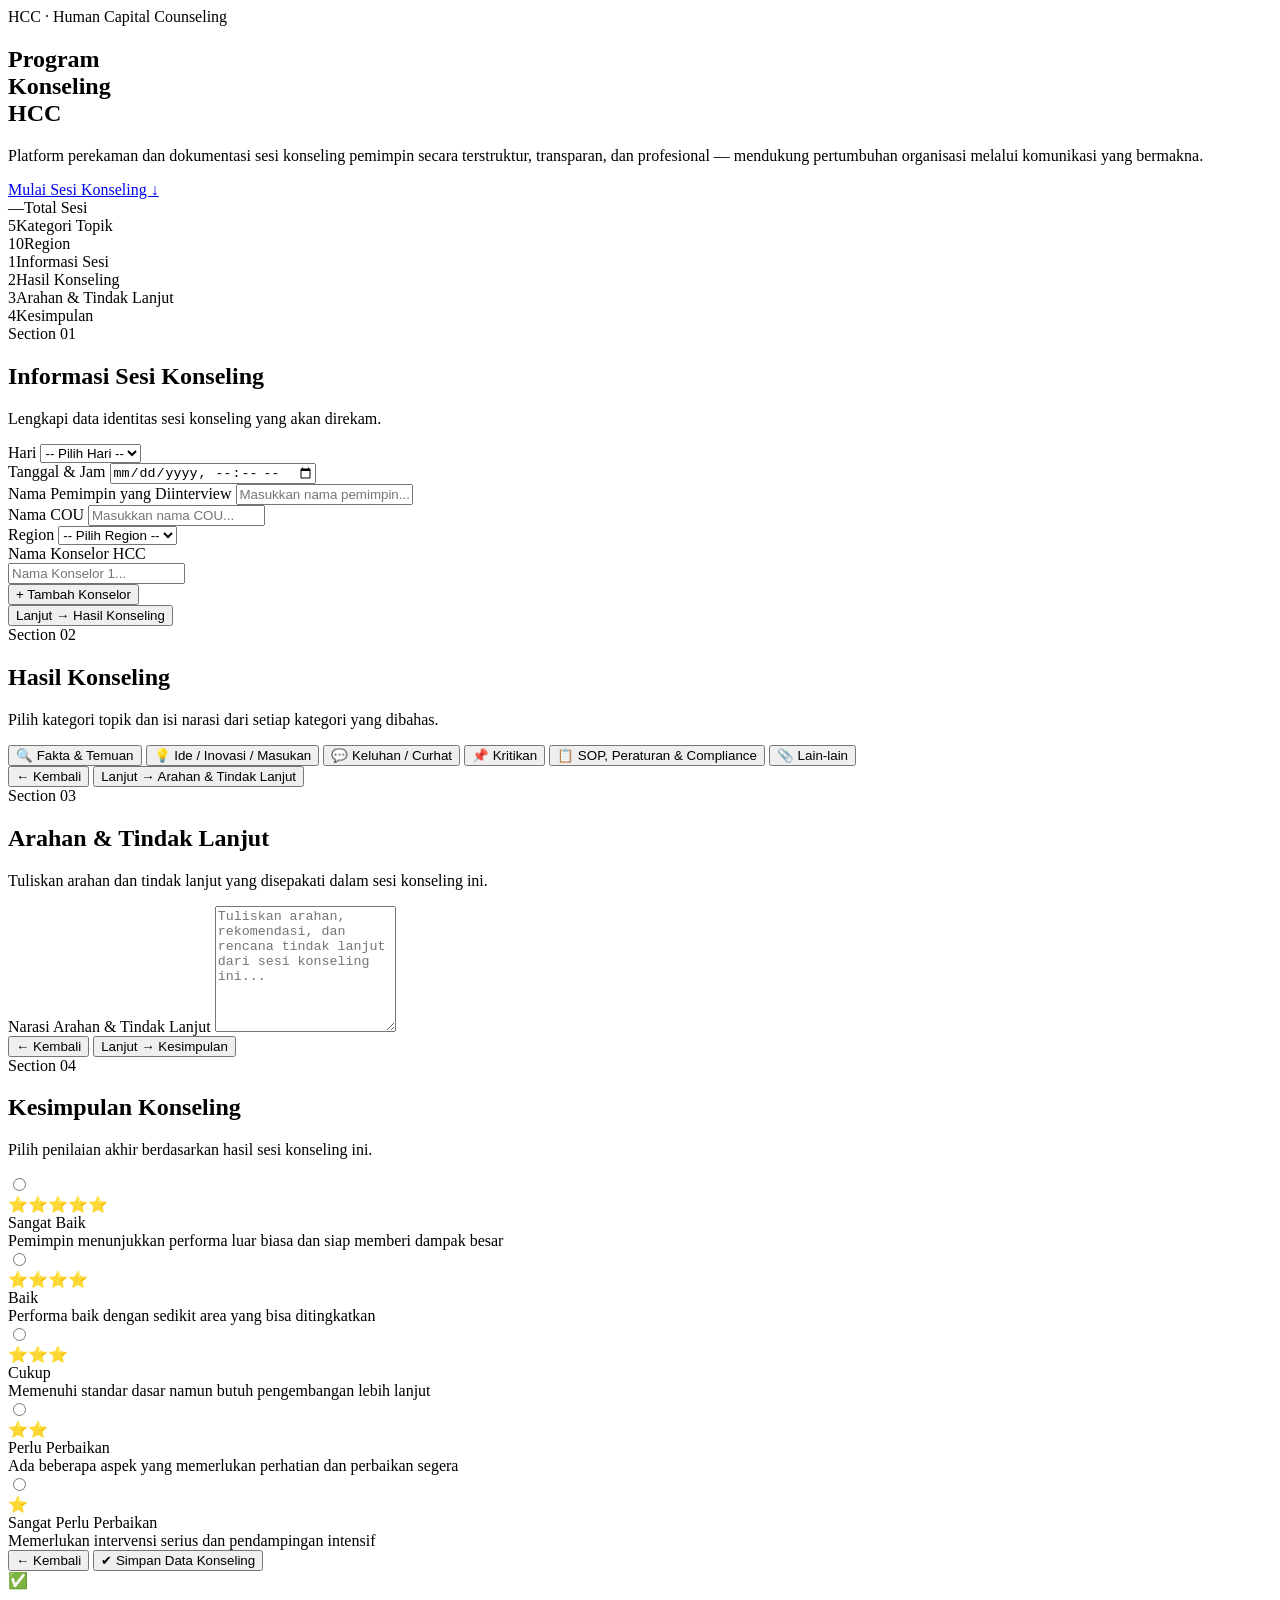
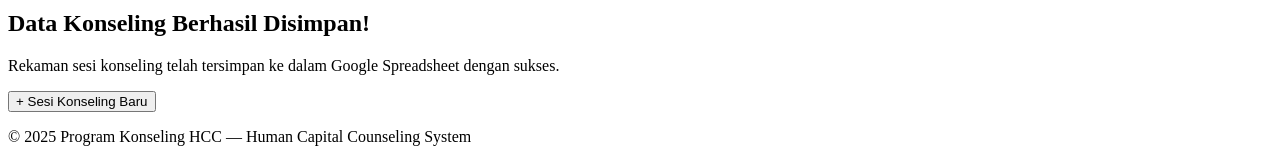
==== index.html @ f4344622 "Create index.html" ====
<!DOCTYPE html>
<html lang="id">
<head>
  <meta charset="UTF-8" />
  <meta name="viewport" content="width=device-width, initial-scale=1.0" />
  <title>Program Konseling HCC</title>
  <link href="https://fonts.googleapis.com/css2?family=Playfair+Display:wght@700;900&family=DM+Sans:ital,wght@0,300;0,400;0,500;0,600;1,400&display=swap" rel="stylesheet" />
  <link rel="stylesheet" href="style.css" />
</head>
<body>

  <!-- SECTION 1: HERO -->
  <section class="hero" id="top">
    <div class="hero-bg">
      <div class="hero-circle c1"></div>
      <div class="hero-circle c2"></div>
      <div class="hero-circle c3"></div>
    </div>
    <div class="hero-content">
      <div class="badge">HCC · Human Capital Counseling</div>
      <h1 class="hero-title">Program<br /><span>Konseling</span><br />HCC</h1>
      <p class="hero-desc">
        Platform perekaman dan dokumentasi sesi konseling pemimpin secara terstruktur, transparan, dan profesional — mendukung pertumbuhan organisasi melalui komunikasi yang bermakna.
      </p>
      <a href="#form-section" class="btn-hero">Mulai Sesi Konseling ↓</a>
    </div>
    <div class="hero-badge-group">
      <div class="stat-card"><span class="stat-num" id="total-sessions">—</span><span class="stat-label">Total Sesi</span></div>
      <div class="stat-card"><span class="stat-num">5</span><span class="stat-label">Kategori Topik</span></div>
      <div class="stat-card"><span class="stat-num">10</span><span class="stat-label">Region</span></div>
    </div>
  </section>

  <!-- MAIN FORM WRAPPER -->
  <main class="form-wrapper" id="form-section">
    <div class="form-card">

      <!-- Progress Steps -->
      <div class="progress-bar">
        <div class="step active" data-step="1"><span class="step-num">1</span><span class="step-label">Informasi Sesi</span></div>
        <div class="step-line"></div>
        <div class="step" data-step="2"><span class="step-num">2</span><span class="step-label">Hasil Konseling</span></div>
        <div class="step-line"></div>
        <div class="step" data-step="3"><span class="step-num">3</span><span class="step-label">Arahan & Tindak Lanjut</span></div>
        <div class="step-line"></div>
        <div class="step" data-step="4"><span class="step-num">4</span><span class="step-label">Kesimpulan</span></div>
      </div>

      <!-- SECTION 2: FORM INPUT -->
      <section class="form-section active" id="section-2">
        <div class="section-header">
          <div class="section-tag">Section 01</div>
          <h2>Informasi Sesi Konseling</h2>
          <p>Lengkapi data identitas sesi konseling yang akan direkam.</p>
        </div>

        <div class="grid-2">
          <div class="field-group">
            <label>Hari</label>
            <select id="hari">
              <option value="">-- Pilih Hari --</option>
              <option>Senin</option><option>Selasa</option><option>Rabu</option>
              <option>Kamis</option><option>Jumat</option><option>Sabtu</option><option>Minggu</option>
            </select>
          </div>
          <div class="field-group">
            <label>Tanggal & Jam</label>
            <input type="datetime-local" id="tanggalJam" />
          </div>
        </div>

        <div class="grid-2">
          <div class="field-group">
            <label>Nama Pemimpin yang Diinterview</label>
            <input type="text" id="namaPemimpin" placeholder="Masukkan nama pemimpin..." />
          </div>
          <div class="field-group">
            <label>Nama COU</label>
            <input type="text" id="namaCOU" placeholder="Masukkan nama COU..." />
          </div>
        </div>

        <div class="field-group">
          <label>Region</label>
          <select id="region" name="region">
            <option value="">-- Pilih Region --</option>
            <option value="1">Region 1</option>
            <option value="2">Region 2</option>
            <option value="3">Region 3</option>
            <option value="4">Region 4</option>
            <option value="5">Region 5</option>
            <option value="6">Region 6</option>
            <option value="7">Region 7</option>
            <option value="8">Region 8</option>
            <option value="9">Region 9</option>
            <option value="10">Region 10</option>
          </select>
        </div>

        <div class="field-group" id="konselor-field">
          <label>Nama Konselor HCC</label>
          <div id="konselor-list">
            <div class="konselor-row">
              <input type="text" class="konselor-input" placeholder="Nama Konselor 1..." />
              <button class="btn-remove-konselor" onclick="removeKonselor(this)" style="display:none">✕</button>
            </div>
          </div>
          <button class="btn-add" id="btn-add-konselor" onclick="addKonselor()">+ Tambah Konselor</button>
        </div>

        <div class="nav-row">
          <div></div>
          <button class="btn-next" onclick="goToStep(2)">Lanjut → Hasil Konseling</button>
        </div>
      </section>

      <!-- SECTION 3: HASIL KONSELING -->
      <section class="form-section" id="section-3">
        <div class="section-header">
          <div class="section-tag">Section 02</div>
          <h2>Hasil Konseling</h2>
          <p>Pilih kategori topik dan isi narasi dari setiap kategori yang dibahas.</p>
        </div>

        <div class="topic-buttons">
          <button class="topic-btn" onclick="toggleTopic('fakta')" id="btn-fakta">
            <span class="topic-icon">🔍</span> Fakta & Temuan
          </button>
          <button class="topic-btn" onclick="toggleTopic('inovasi')" id="btn-inovasi">
            <span class="topic-icon">💡</span> Ide / Inovasi / Masukan
          </button>
          <button class="topic-btn" onclick="toggleTopic('keluhan')" id="btn-keluhan">
            <span class="topic-icon">💬</span> Keluhan / Curhat
          </button>
          <button class="topic-btn" onclick="toggleTopic('kritikan')" id="btn-kritikan">
            <span class="topic-icon">📌</span> Kritikan
          </button>
          <button class="topic-btn" onclick="toggleTopic('sop')" id="btn-sop">
            <span class="topic-icon">📋</span> SOP, Peraturan & Compliance
          </button>
          <button class="topic-btn" onclick="toggleTopic('lainlain')" id="btn-lainlain">
            <span class="topic-icon">📎</span> Lain-lain
          </button>
        </div>

        <div id="topics-container"></div>

        <div class="nav-row">
          <button class="btn-back" onclick="goToStep(1)">← Kembali</button>
          <button class="btn-next" onclick="goToStep(3)">Lanjut → Arahan & Tindak Lanjut</button>
        </div>
      </section>

      <!-- SECTION 4: ARAHAN & TINDAK LANJUT -->
      <section class="form-section" id="section-4">
        <div class="section-header">
          <div class="section-tag">Section 03</div>
          <h2>Arahan & Tindak Lanjut</h2>
          <p>Tuliskan arahan dan tindak lanjut yang disepakati dalam sesi konseling ini.</p>
        </div>

        <div class="field-group">
          <label>Narasi Arahan & Tindak Lanjut</label>
          <textarea id="arahanTindakLanjut" rows="8" placeholder="Tuliskan arahan, rekomendasi, dan rencana tindak lanjut dari sesi konseling ini..."></textarea>
        </div>

        <div class="nav-row">
          <button class="btn-back" onclick="goToStep(2)">← Kembali</button>
          <button class="btn-next" onclick="goToStep(4)">Lanjut → Kesimpulan</button>
        </div>
      </section>

      <!-- SECTION 5: KESIMPULAN -->
      <section class="form-section" id="section-5">
        <div class="section-header">
          <div class="section-tag">Section 04</div>
          <h2>Kesimpulan Konseling</h2>
          <p>Pilih penilaian akhir berdasarkan hasil sesi konseling ini.</p>
        </div>

        <div class="kesimpulan-grid">
          <label class="kesimpulan-card" data-val="Sangat Baik">
            <input type="radio" name="kesimpulan" value="Sangat Baik" />
            <div class="kesimpulan-icon">⭐⭐⭐⭐⭐</div>
            <div class="kesimpulan-title">Sangat Baik</div>
            <div class="kesimpulan-desc">Pemimpin menunjukkan performa luar biasa dan siap memberi dampak besar</div>
          </label>
          <label class="kesimpulan-card" data-val="Baik">
            <input type="radio" name="kesimpulan" value="Baik" />
            <div class="kesimpulan-icon">⭐⭐⭐⭐</div>
            <div class="kesimpulan-title">Baik</div>
            <div class="kesimpulan-desc">Performa baik dengan sedikit area yang bisa ditingkatkan</div>
          </label>
          <label class="kesimpulan-card" data-val="Cukup">
            <input type="radio" name="kesimpulan" value="Cukup" />
            <div class="kesimpulan-icon">⭐⭐⭐</div>
            <div class="kesimpulan-title">Cukup</div>
            <div class="kesimpulan-desc">Memenuhi standar dasar namun butuh pengembangan lebih lanjut</div>
          </label>
          <label class="kesimpulan-card" data-val="Perlu Perbaikan">
            <input type="radio" name="kesimpulan" value="Perlu Perbaikan" />
            <div class="kesimpulan-icon">⭐⭐</div>
            <div class="kesimpulan-title">Perlu Perbaikan</div>
            <div class="kesimpulan-desc">Ada beberapa aspek yang memerlukan perhatian dan perbaikan segera</div>
          </label>
          <label class="kesimpulan-card" data-val="Sangat Perlu Perbaikan">
            <input type="radio" name="kesimpulan" value="Sangat Perlu Perbaikan" />
            <div class="kesimpulan-icon">⭐</div>
            <div class="kesimpulan-title">Sangat Perlu Perbaikan</div>
            <div class="kesimpulan-desc">Memerlukan intervensi serius dan pendampingan intensif</div>
          </label>
        </div>

        <div class="nav-row">
          <button class="btn-back" onclick="goToStep(3)">← Kembali</button>
          <button class="btn-submit" id="btn-submit" onclick="submitForm()">
            <span id="submit-text">✔ Simpan Data Konseling</span>
            <span id="submit-loading" style="display:none">⏳ Menyimpan...</span>
          </button>
        </div>
      </section>

      <!-- SUCCESS STATE -->
      <section class="form-section" id="section-success">
        <div class="success-container">
          <div class="success-icon">✅</div>
          <h2>Data Konseling Berhasil Disimpan!</h2>
          <p>Rekaman sesi konseling telah tersimpan ke dalam Google Spreadsheet dengan sukses.</p>
          <div class="summary-box" id="success-summary"></div>
          <button class="btn-hero" onclick="resetForm()">+ Sesi Konseling Baru</button>
        </div>
      </section>

    </div>
  </main>

  <footer>
    <p>© 2025 Program Konseling HCC — Human Capital Counseling System</p>
  </footer>

  <script src="app.js"></script>
</body>
</html>
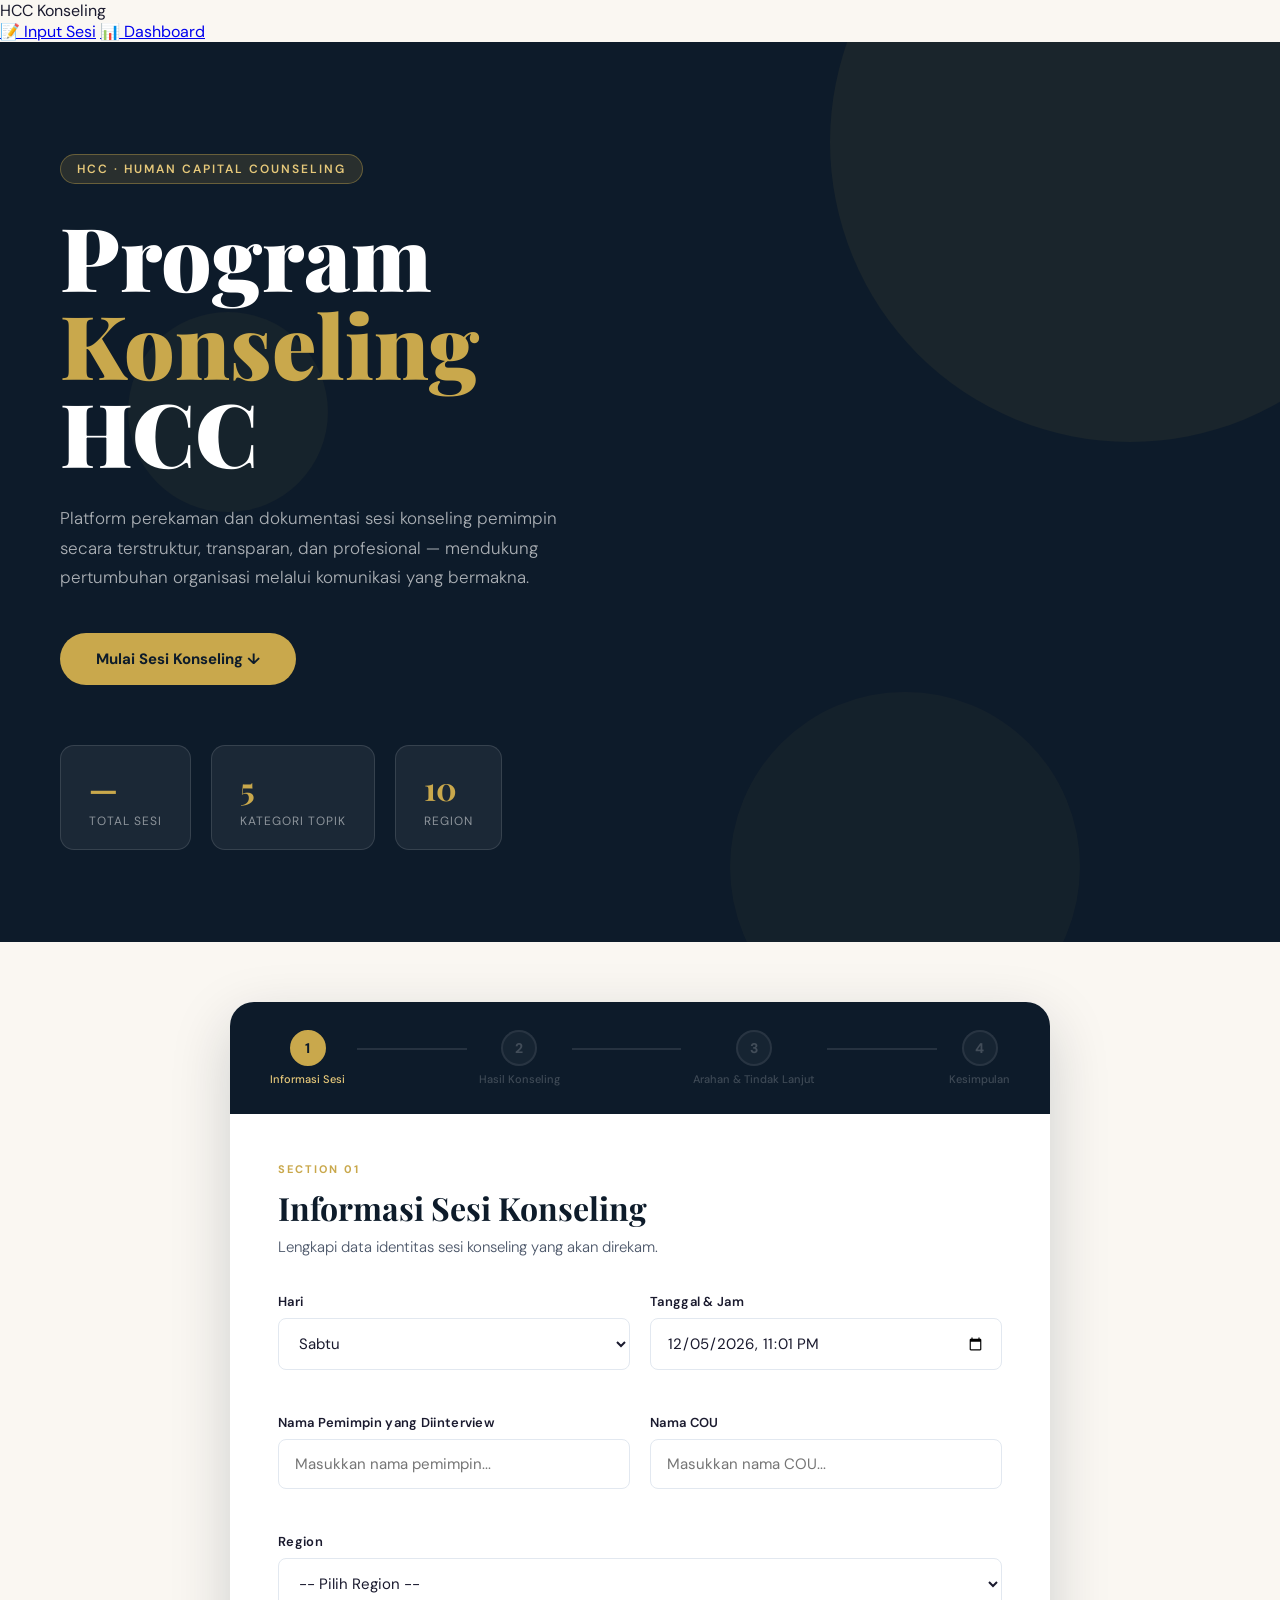
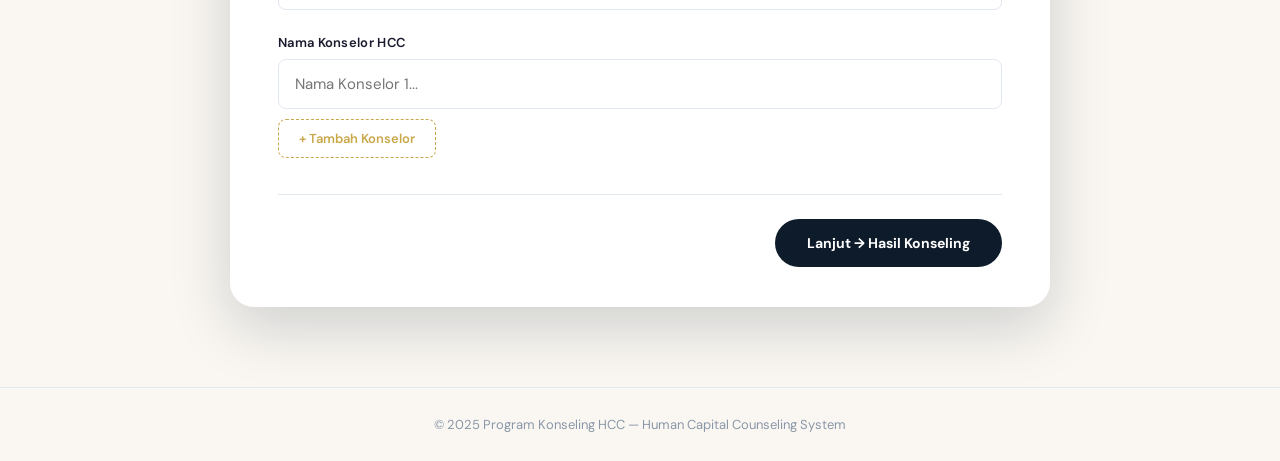
==== commit da1eb17a: "Create index.html" ====
--- a/index.html
+++ b/index.html
@@ -6,8 +6,23 @@
   <title>Program Konseling HCC</title>
   <link href="https://fonts.googleapis.com/css2?family=Playfair+Display:wght@700;900&family=DM+Sans:ital,wght@0,300;0,400;0,500;0,600;1,400&display=swap" rel="stylesheet" />
   <link rel="stylesheet" href="style.css" />
+  <link rel="stylesheet" href="dashboard.css" />
 </head>
 <body>
+
+  <!-- NAVBAR -->
+  <nav class="db-nav">
+    <div class="db-nav-inner">
+      <div class="db-nav-brand">
+        <span class="db-nav-dot"></span>
+        <span>HCC Konseling</span>
+      </div>
+      <div class="db-nav-links">
+        <a href="index.html" class="db-nav-link active">📝 Input Sesi</a>
+        <a href="dashboard.html" class="db-nav-link">📊 Dashboard</a>
+      </div>
+    </div>
+  </nav>
 
   <!-- SECTION 1: HERO -->
   <section class="hero" id="top">
--- a/style.css
+++ b/style.css
@@ -0,0 +1,613 @@
+/* ===========================
+   HCC KONSELING — STYLESHEET
+   =========================== */
+
+:root {
+  --navy: #0d1b2a;
+  --navy-mid: #1b2f47;
+  --navy-light: #243b55;
+  --gold: #c9a84c;
+  --gold-light: #e6c87a;
+  --gold-pale: #fdf3da;
+  --cream: #faf7f2;
+  --white: #ffffff;
+  --text-dark: #1a1a2e;
+  --text-mid: #4a5568;
+  --text-light: #8a97a8;
+  --border: #e2e8f0;
+  --border-focus: #c9a84c;
+  --success: #2d7a4f;
+  --shadow-sm: 0 2px 8px rgba(13,27,42,0.08);
+  --shadow-md: 0 8px 32px rgba(13,27,42,0.12);
+  --shadow-lg: 0 20px 60px rgba(13,27,42,0.18);
+  --radius: 14px;
+  --radius-sm: 8px;
+}
+
+* { margin: 0; padding: 0; box-sizing: border-box; }
+
+html { scroll-behavior: smooth; }
+
+body {
+  font-family: 'DM Sans', sans-serif;
+  background: var(--cream);
+  color: var(--text-dark);
+  min-height: 100vh;
+}
+
+/* ===== HERO ===== */
+.hero {
+  background: var(--navy);
+  min-height: 100vh;
+  position: relative;
+  display: flex;
+  flex-direction: column;
+  justify-content: center;
+  padding: 80px 60px 60px;
+  overflow: hidden;
+}
+
+.hero-bg { position: absolute; inset: 0; pointer-events: none; }
+
+.hero-circle {
+  position: absolute;
+  border-radius: 50%;
+  opacity: 0.07;
+  background: var(--gold);
+}
+.c1 { width: 600px; height: 600px; right: -150px; top: -200px; }
+.c2 { width: 350px; height: 350px; right: 200px; bottom: -100px; opacity: 0.04; }
+.c3 { width: 200px; height: 200px; left: 10%; top: 30%; opacity: 0.05; }
+
+.hero-content { position: relative; z-index: 1; max-width: 700px; }
+
+.badge {
+  display: inline-block;
+  background: rgba(201,168,76,0.15);
+  border: 1px solid rgba(201,168,76,0.4);
+  color: var(--gold-light);
+  font-size: 12px;
+  font-weight: 600;
+  letter-spacing: 2px;
+  text-transform: uppercase;
+  padding: 6px 16px;
+  border-radius: 100px;
+  margin-bottom: 28px;
+  animation: fadeUp 0.6s ease forwards;
+}
+
+.hero-title {
+  font-family: 'Playfair Display', serif;
+  font-size: clamp(52px, 7vw, 88px);
+  font-weight: 900;
+  color: var(--white);
+  line-height: 1.0;
+  margin-bottom: 28px;
+  animation: fadeUp 0.7s 0.1s ease both;
+}
+.hero-title span { color: var(--gold); }
+
+.hero-desc {
+  font-size: 17px;
+  color: rgba(255,255,255,0.65);
+  line-height: 1.75;
+  max-width: 520px;
+  margin-bottom: 40px;
+  font-weight: 300;
+  animation: fadeUp 0.7s 0.2s ease both;
+}
+
+.btn-hero {
+  display: inline-block;
+  background: var(--gold);
+  color: var(--navy);
+  font-weight: 700;
+  font-size: 15px;
+  padding: 16px 36px;
+  border-radius: 100px;
+  text-decoration: none;
+  border: none;
+  cursor: pointer;
+  transition: all 0.3s ease;
+  animation: fadeUp 0.7s 0.3s ease both;
+}
+.btn-hero:hover {
+  background: var(--gold-light);
+  transform: translateY(-2px);
+  box-shadow: 0 12px 32px rgba(201,168,76,0.4);
+}
+
+.hero-badge-group {
+  position: relative; z-index: 1;
+  display: flex;
+  gap: 20px;
+  margin-top: 60px;
+  animation: fadeUp 0.7s 0.4s ease both;
+}
+
+.stat-card {
+  background: rgba(255,255,255,0.06);
+  border: 1px solid rgba(255,255,255,0.12);
+  border-radius: var(--radius);
+  padding: 20px 28px;
+  display: flex;
+  flex-direction: column;
+  gap: 4px;
+  backdrop-filter: blur(10px);
+}
+.stat-num {
+  font-family: 'Playfair Display', serif;
+  font-size: 32px;
+  font-weight: 700;
+  color: var(--gold);
+}
+.stat-label {
+  font-size: 12px;
+  color: rgba(255,255,255,0.5);
+  text-transform: uppercase;
+  letter-spacing: 1px;
+}
+
+/* ===== FORM WRAPPER ===== */
+.form-wrapper {
+  padding: 60px 20px 80px;
+  max-width: 860px;
+  margin: 0 auto;
+}
+
+.form-card {
+  background: var(--white);
+  border-radius: 24px;
+  box-shadow: var(--shadow-lg);
+  overflow: hidden;
+}
+
+/* ===== PROGRESS BAR ===== */
+.progress-bar {
+  display: flex;
+  align-items: center;
+  padding: 28px 40px;
+  background: var(--navy);
+  gap: 0;
+}
+.step {
+  display: flex;
+  flex-direction: column;
+  align-items: center;
+  gap: 6px;
+  flex-shrink: 0;
+  opacity: 0.4;
+  transition: opacity 0.3s;
+}
+.step.active { opacity: 1; }
+.step.done { opacity: 0.7; }
+
+.step-num {
+  width: 36px; height: 36px;
+  border-radius: 50%;
+  background: rgba(255,255,255,0.1);
+  color: rgba(255,255,255,0.5);
+  font-size: 14px;
+  font-weight: 700;
+  display: flex; align-items: center; justify-content: center;
+  border: 2px solid rgba(255,255,255,0.2);
+  transition: all 0.3s;
+}
+.step.active .step-num {
+  background: var(--gold);
+  color: var(--navy);
+  border-color: var(--gold);
+}
+.step.done .step-num {
+  background: var(--success);
+  color: white;
+  border-color: var(--success);
+}
+.step-label {
+  font-size: 11px;
+  color: rgba(255,255,255,0.5);
+  text-align: center;
+  white-space: nowrap;
+  font-weight: 500;
+}
+.step.active .step-label { color: var(--gold-light); }
+
+.step-line {
+  flex: 1;
+  height: 2px;
+  background: rgba(255,255,255,0.1);
+  margin: 0 12px;
+  margin-bottom: 18px;
+}
+
+/* ===== FORM SECTIONS ===== */
+.form-section {
+  display: none;
+  padding: 48px 48px 40px;
+  animation: fadeIn 0.4s ease;
+}
+.form-section.active { display: block; }
+
+.section-header { margin-bottom: 36px; }
+.section-tag {
+  font-size: 11px;
+  font-weight: 700;
+  letter-spacing: 2px;
+  text-transform: uppercase;
+  color: var(--gold);
+  margin-bottom: 10px;
+}
+.section-header h2 {
+  font-family: 'Playfair Display', serif;
+  font-size: 32px;
+  font-weight: 700;
+  color: var(--navy);
+  margin-bottom: 8px;
+}
+.section-header p {
+  color: var(--text-mid);
+  font-size: 15px;
+  font-weight: 300;
+}
+
+/* ===== FIELDS ===== */
+.grid-2 {
+  display: grid;
+  grid-template-columns: 1fr 1fr;
+  gap: 20px;
+  margin-bottom: 20px;
+}
+
+.field-group {
+  margin-bottom: 24px;
+}
+.field-group label {
+  display: block;
+  font-size: 13px;
+  font-weight: 600;
+  color: var(--text-dark);
+  margin-bottom: 8px;
+  letter-spacing: 0.3px;
+}
+
+input[type="text"],
+input[type="datetime-local"],
+select,
+textarea {
+  width: 100%;
+  padding: 14px 16px;
+  border: 1.5px solid var(--border);
+  border-radius: var(--radius-sm);
+  font-family: 'DM Sans', sans-serif;
+  font-size: 15px;
+  color: var(--text-dark);
+  background: var(--white);
+  transition: border-color 0.2s, box-shadow 0.2s;
+  outline: none;
+}
+input:focus, select:focus, textarea:focus {
+  border-color: var(--gold);
+  box-shadow: 0 0 0 3px rgba(201,168,76,0.15);
+}
+textarea { resize: vertical; min-height: 120px; line-height: 1.6; }
+
+/* REGION GRID */
+.region-grid {
+  display: grid;
+  grid-template-columns: repeat(5, 1fr);
+  gap: 10px;
+  margin-top: 4px;
+}
+.region-option {
+  display: flex;
+  flex-direction: column;
+  align-items: center;
+  justify-content: center;
+  padding: 12px 8px;
+  border: 1.5px solid var(--border);
+  border-radius: var(--radius-sm);
+  cursor: pointer;
+  transition: all 0.2s;
+  text-align: center;
+  user-select: none;
+}
+.region-option input { display: none; }
+.region-option span {
+  font-size: 13px;
+  font-weight: 600;
+  color: var(--text-mid);
+  transition: color 0.2s;
+}
+.region-option:hover {
+  border-color: var(--gold);
+  background: var(--gold-pale);
+}
+.region-option.selected {
+  border-color: var(--gold);
+  background: var(--gold-pale);
+}
+.region-option.selected span { color: var(--navy); }
+
+/* KONSELOR ROWS */
+.konselor-row {
+  display: flex;
+  gap: 10px;
+  margin-bottom: 10px;
+  align-items: center;
+}
+.konselor-row input { flex: 1; }
+.btn-remove-konselor {
+  width: 38px; height: 38px; flex-shrink: 0;
+  border: 1.5px solid #e74c3c;
+  background: #fff5f5;
+  color: #e74c3c;
+  border-radius: var(--radius-sm);
+  cursor: pointer;
+  font-size: 14px;
+  transition: all 0.2s;
+}
+.btn-remove-konselor:hover { background: #e74c3c; color: white; }
+
+.btn-add {
+  background: none;
+  border: 1.5px dashed var(--gold);
+  color: var(--gold);
+  font-size: 13px;
+  font-weight: 600;
+  padding: 10px 20px;
+  border-radius: var(--radius-sm);
+  cursor: pointer;
+  transition: all 0.2s;
+  font-family: 'DM Sans', sans-serif;
+}
+.btn-add:hover { background: var(--gold-pale); }
+
+/* ===== TOPIC BUTTONS ===== */
+.topic-buttons {
+  display: grid;
+  grid-template-columns: repeat(3, 1fr);
+  gap: 12px;
+  margin-bottom: 28px;
+}
+
+.topic-btn {
+  display: flex;
+  align-items: center;
+  gap: 10px;
+  padding: 16px 20px;
+  border: 1.5px solid var(--border);
+  border-radius: var(--radius);
+  background: var(--white);
+  cursor: pointer;
+  font-family: 'DM Sans', sans-serif;
+  font-size: 14px;
+  font-weight: 600;
+  color: var(--text-mid);
+  transition: all 0.25s;
+  text-align: left;
+}
+.topic-btn:hover {
+  border-color: var(--gold);
+  color: var(--navy);
+  transform: translateY(-2px);
+  box-shadow: var(--shadow-sm);
+}
+.topic-btn.active {
+  border-color: var(--navy);
+  background: var(--navy);
+  color: var(--gold-light);
+  box-shadow: 0 4px 16px rgba(13,27,42,0.2);
+}
+.topic-icon { font-size: 20px; }
+
+/* TOPIC PANELS */
+.topic-panel {
+  background: #f8fafc;
+  border: 1.5px solid var(--border);
+  border-radius: var(--radius);
+  padding: 28px;
+  margin-bottom: 16px;
+  animation: slideDown 0.3s ease;
+}
+.topic-panel-header {
+  display: flex;
+  align-items: center;
+  gap: 12px;
+  margin-bottom: 20px;
+  padding-bottom: 16px;
+  border-bottom: 1.5px solid var(--border);
+}
+.topic-panel-header .icon { font-size: 24px; }
+.topic-panel-header h3 {
+  font-size: 16px;
+  font-weight: 700;
+  color: var(--navy);
+}
+
+.narasi-block { margin-bottom: 16px; }
+.narasi-block:last-child { margin-bottom: 0; }
+.narasi-label {
+  font-size: 12px;
+  font-weight: 700;
+  letter-spacing: 0.5px;
+  text-transform: uppercase;
+  color: var(--text-light);
+  margin-bottom: 8px;
+}
+.narasi-label.cou { color: #2980b9; }
+.narasi-label.konselor { color: var(--gold); }
+
+/* ===== KESIMPULAN ===== */
+.kesimpulan-grid {
+  display: grid;
+  grid-template-columns: repeat(5, 1fr);
+  gap: 14px;
+  margin-bottom: 32px;
+}
+.kesimpulan-card {
+  display: flex;
+  flex-direction: column;
+  align-items: center;
+  text-align: center;
+  padding: 20px 12px;
+  border: 1.5px solid var(--border);
+  border-radius: var(--radius);
+  cursor: pointer;
+  transition: all 0.25s;
+  user-select: none;
+}
+.kesimpulan-card:hover {
+  border-color: var(--gold);
+  transform: translateY(-3px);
+  box-shadow: var(--shadow-sm);
+}
+.kesimpulan-card.selected {
+  border-color: var(--navy);
+  background: var(--navy);
+}
+.kesimpulan-card input { display: none; }
+.kesimpulan-icon { font-size: 22px; margin-bottom: 8px; }
+.kesimpulan-title {
+  font-size: 13px;
+  font-weight: 700;
+  color: var(--text-dark);
+  margin-bottom: 6px;
+  transition: color 0.2s;
+}
+.kesimpulan-card.selected .kesimpulan-title { color: var(--gold-light); }
+.kesimpulan-desc {
+  font-size: 11px;
+  color: var(--text-light);
+  line-height: 1.5;
+  transition: color 0.2s;
+}
+.kesimpulan-card.selected .kesimpulan-desc { color: rgba(255,255,255,0.6); }
+
+/* ===== NAV BUTTONS ===== */
+.nav-row {
+  display: flex;
+  justify-content: space-between;
+  align-items: center;
+  margin-top: 36px;
+  padding-top: 24px;
+  border-top: 1.5px solid var(--border);
+}
+.btn-next {
+  background: var(--navy);
+  color: var(--white);
+  border: none;
+  padding: 15px 32px;
+  border-radius: 100px;
+  font-family: 'DM Sans', sans-serif;
+  font-size: 14px;
+  font-weight: 700;
+  cursor: pointer;
+  transition: all 0.25s;
+}
+.btn-next:hover {
+  background: var(--navy-mid);
+  transform: translateX(3px);
+}
+.btn-back {
+  background: none;
+  border: 1.5px solid var(--border);
+  color: var(--text-mid);
+  padding: 15px 28px;
+  border-radius: 100px;
+  font-family: 'DM Sans', sans-serif;
+  font-size: 14px;
+  font-weight: 600;
+  cursor: pointer;
+  transition: all 0.25s;
+}
+.btn-back:hover { border-color: var(--text-mid); color: var(--text-dark); }
+
+.btn-submit {
+  background: var(--gold);
+  color: var(--navy);
+  border: none;
+  padding: 16px 40px;
+  border-radius: 100px;
+  font-family: 'DM Sans', sans-serif;
+  font-size: 15px;
+  font-weight: 800;
+  cursor: pointer;
+  transition: all 0.25s;
+  box-shadow: 0 4px 20px rgba(201,168,76,0.3);
+}
+.btn-submit:hover {
+  background: var(--gold-light);
+  transform: translateY(-2px);
+  box-shadow: 0 8px 30px rgba(201,168,76,0.45);
+}
+.btn-submit:disabled { opacity: 0.6; cursor: not-allowed; transform: none; }
+
+/* ===== SUCCESS ===== */
+.success-container {
+  text-align: center;
+  padding: 60px 20px;
+}
+.success-icon { font-size: 72px; margin-bottom: 20px; animation: pop 0.5s ease; }
+.success-container h2 {
+  font-family: 'Playfair Display', serif;
+  font-size: 30px;
+  color: var(--navy);
+  margin-bottom: 12px;
+}
+.success-container p { color: var(--text-mid); font-size: 16px; margin-bottom: 32px; }
+
+.summary-box {
+  background: var(--gold-pale);
+  border: 1.5px solid rgba(201,168,76,0.3);
+  border-radius: var(--radius);
+  padding: 24px 32px;
+  text-align: left;
+  max-width: 500px;
+  margin: 0 auto 36px;
+  font-size: 14px;
+  line-height: 2;
+  color: var(--text-dark);
+}
+.summary-box strong { color: var(--navy); }
+
+/* ===== FOOTER ===== */
+footer {
+  text-align: center;
+  padding: 28px;
+  color: var(--text-light);
+  font-size: 13px;
+  border-top: 1px solid var(--border);
+}
+
+/* ===== ANIMATIONS ===== */
+@keyframes fadeUp {
+  from { opacity: 0; transform: translateY(20px); }
+  to { opacity: 1; transform: translateY(0); }
+}
+@keyframes fadeIn {
+  from { opacity: 0; transform: translateY(10px); }
+  to { opacity: 1; transform: translateY(0); }
+}
+@keyframes slideDown {
+  from { opacity: 0; transform: translateY(-10px); }
+  to { opacity: 1; transform: translateY(0); }
+}
+@keyframes pop {
+  0% { transform: scale(0.5); opacity: 0; }
+  70% { transform: scale(1.1); }
+  100% { transform: scale(1); opacity: 1; }
+}
+
+/* ===== RESPONSIVE ===== */
+@media (max-width: 768px) {
+  .hero { padding: 60px 24px 48px; }
+  .hero-badge-group { flex-direction: column; gap: 12px; }
+  .form-wrapper { padding: 24px 12px 60px; }
+  .form-section { padding: 28px 20px; }
+  .grid-2 { grid-template-columns: 1fr; }
+  .region-grid { grid-template-columns: repeat(2, 1fr); }
+  .topic-buttons { grid-template-columns: 1fr 1fr; }
+  .kesimpulan-grid { grid-template-columns: 1fr 1fr; }
+  .progress-bar { padding: 20px 16px; gap: 0; overflow-x: auto; }
+  .step-label { display: none; }
+}
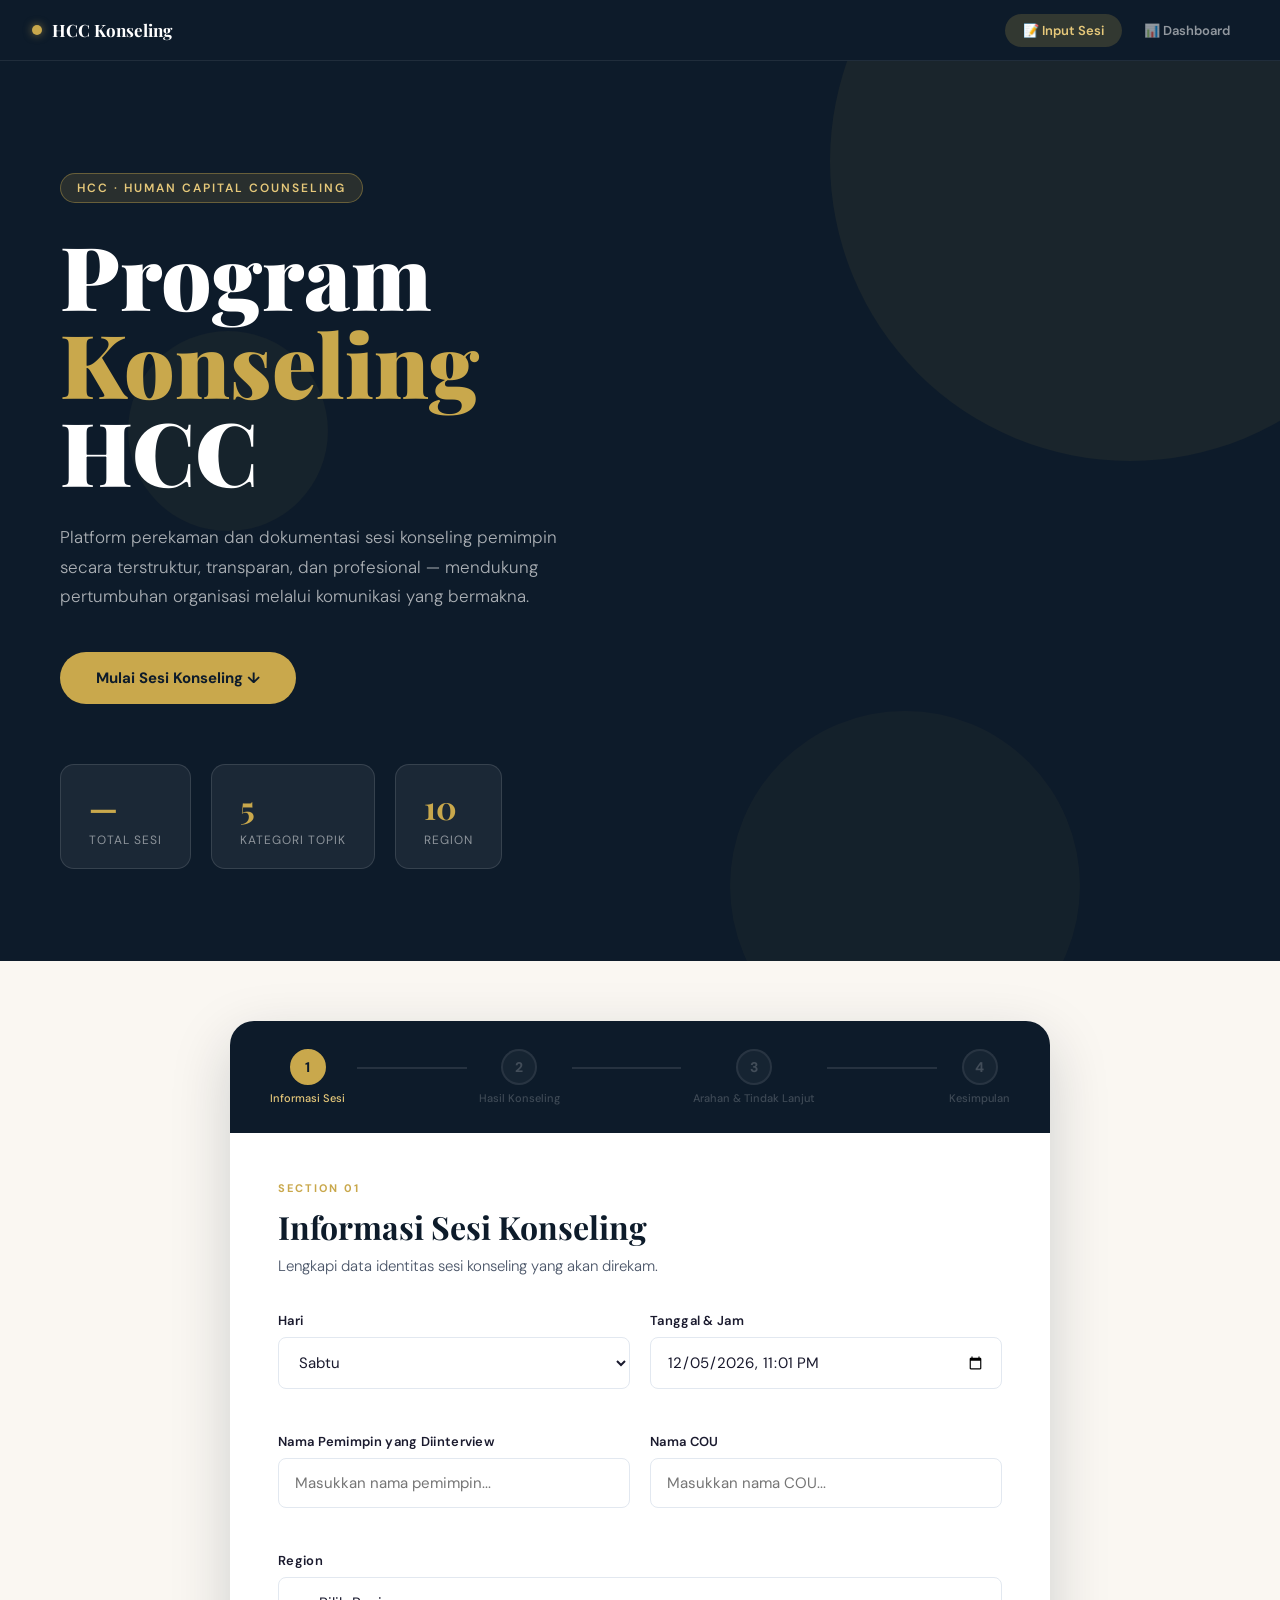
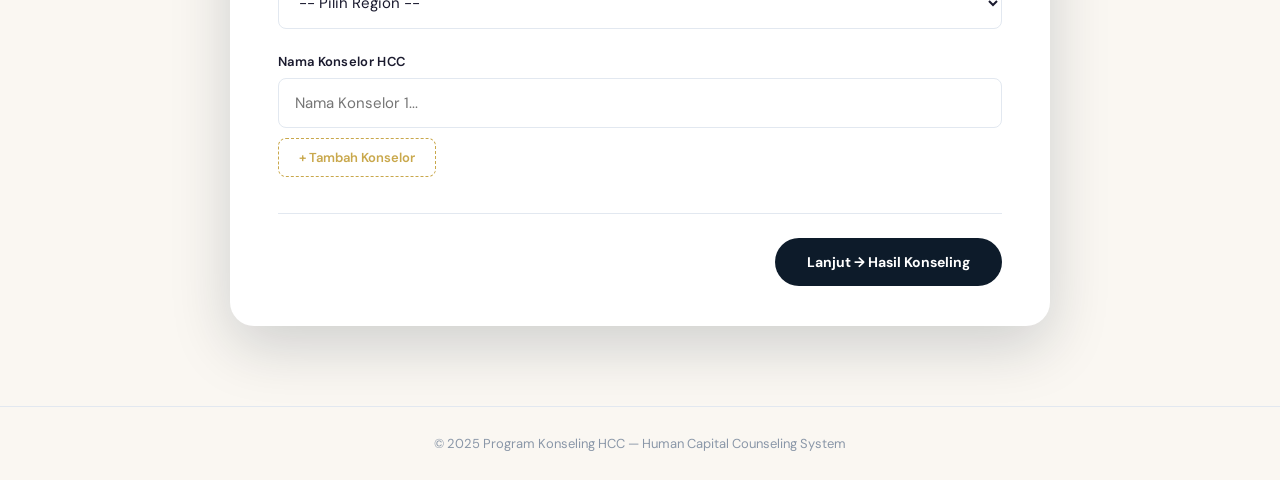
==== commit 12d552f4: "Add files via upload" ====
--- a/index.html
+++ b/index.html
@@ -253,6 +253,7 @@
     <p>© 2025 Program Konseling HCC — Human Capital Counseling System</p>
   </footer>
 
+  <script src="config.js"></script>
   <script src="app.js"></script>
 </body>
 </html>
--- a/dashboard.css
+++ b/dashboard.css
@@ -0,0 +1,339 @@
+/* ===========================
+   HCC DASHBOARD — STYLES
+   =========================== */
+
+.db-body { background: #f0f2f7; }
+
+/* ── NAV ── */
+.db-nav {
+  position: sticky; top: 0; z-index: 100;
+  background: var(--navy);
+  border-bottom: 1px solid rgba(255,255,255,0.08);
+  backdrop-filter: blur(10px);
+}
+.db-nav-inner {
+  max-width: 1280px; margin: 0 auto;
+  padding: 0 32px;
+  display: flex; align-items: center; justify-content: space-between;
+  height: 60px;
+}
+.db-nav-brand {
+  display: flex; align-items: center; gap: 10px;
+  font-family: 'Playfair Display', serif;
+  font-size: 17px; font-weight: 700;
+  color: var(--white);
+}
+.db-nav-dot {
+  width: 10px; height: 10px; border-radius: 50%;
+  background: var(--gold);
+  box-shadow: 0 0 8px rgba(201,168,76,0.6);
+}
+.db-nav-links { display: flex; gap: 4px; }
+.db-nav-link {
+  padding: 8px 18px; border-radius: 100px;
+  font-size: 13px; font-weight: 600;
+  color: rgba(255,255,255,0.55);
+  text-decoration: none;
+  transition: all 0.2s;
+}
+.db-nav-link:hover { color: white; background: rgba(255,255,255,0.08); }
+.db-nav-link.active { background: rgba(201,168,76,0.2); color: var(--gold-light); }
+
+/* ── HEADER ── */
+.db-header {
+  background: var(--navy);
+  padding: 40px 32px 48px;
+  position: relative;
+  overflow: hidden;
+}
+.db-header::after {
+  content: '';
+  position: absolute; bottom: 0; left: 0; right: 0; height: 40px;
+  background: #f0f2f7;
+  border-radius: 40px 40px 0 0;
+}
+.db-header-inner {
+  max-width: 1280px; margin: 0 auto;
+  display: flex; align-items: flex-end; justify-content: space-between; gap: 24px;
+  position: relative; z-index: 1;
+}
+.db-title {
+  font-family: 'Playfair Display', serif;
+  font-size: clamp(28px, 4vw, 44px);
+  font-weight: 900; color: white;
+  margin: 8px 0 6px;
+}
+.db-title span { color: var(--gold); }
+.db-subtitle { color: rgba(255,255,255,0.55); font-size: 14px; font-weight: 300; }
+
+.db-header-actions { display: flex; gap: 10px; flex-shrink: 0; }
+.btn-refresh, .btn-export {
+  padding: 11px 22px; border-radius: 100px;
+  font-family: 'DM Sans', sans-serif;
+  font-size: 13px; font-weight: 700;
+  cursor: pointer; transition: all 0.2s; border: none;
+}
+.btn-refresh { background: rgba(255,255,255,0.1); color: white; border: 1.5px solid rgba(255,255,255,0.2); }
+.btn-refresh:hover { background: rgba(255,255,255,0.18); }
+.btn-refresh.spinning #refresh-icon { display: inline-block; animation: spin 0.8s linear infinite; }
+.btn-export { background: var(--gold); color: var(--navy); }
+.btn-export:hover { background: var(--gold-light); transform: translateY(-1px); }
+
+@keyframes spin { to { transform: rotate(360deg); } }
+
+/* ── STAT CARDS ── */
+.db-stats { padding: 0 32px; margin-top: -20px; position: relative; z-index: 2; }
+.db-stats-inner {
+  max-width: 1280px; margin: 0 auto;
+  display: grid; grid-template-columns: repeat(5, 1fr); gap: 16px;
+}
+.db-stat-card {
+  background: white; border-radius: var(--radius);
+  padding: 20px 22px;
+  display: flex; align-items: center; gap: 16px;
+  box-shadow: var(--shadow-sm);
+  border: 1.5px solid var(--border);
+  transition: transform 0.2s, box-shadow 0.2s;
+}
+.db-stat-card:hover { transform: translateY(-2px); box-shadow: var(--shadow-md); }
+.db-stat-icon {
+  width: 44px; height: 44px; border-radius: 12px;
+  display: flex; align-items: center; justify-content: center;
+  font-size: 20px; flex-shrink: 0;
+}
+.db-stat-icon.navy  { background: rgba(13,27,42,0.08); }
+.db-stat-icon.gold  { background: rgba(201,168,76,0.12); }
+.db-stat-icon.green { background: rgba(45,122,79,0.1); }
+.db-stat-icon.orange{ background: rgba(230,126,34,0.1); }
+.db-stat-icon.blue  { background: rgba(41,128,185,0.1); }
+.db-stat-num {
+  font-family: 'Playfair Display', serif;
+  font-size: 26px; font-weight: 700; color: var(--navy);
+  line-height: 1;
+}
+.db-stat-label { font-size: 12px; color: var(--text-light); margin-top: 3px; font-weight: 500; }
+
+/* ── CHARTS ── */
+.db-charts { padding: 28px 32px 0; }
+.db-charts-inner {
+  max-width: 1280px; margin: 0 auto;
+  display: grid; grid-template-columns: 1fr 1fr; gap: 20px;
+}
+.db-chart-card {
+  background: white; border-radius: var(--radius);
+  padding: 24px 28px;
+  box-shadow: var(--shadow-sm);
+  border: 1.5px solid var(--border);
+}
+.db-chart-title { font-size: 15px; font-weight: 700; color: var(--navy); margin-bottom: 2px; }
+.db-chart-subtitle { font-size: 12px; color: var(--text-light); margin-bottom: 20px; }
+
+/* bar chart */
+.bar-chart { display: flex; flex-direction: column; gap: 10px; }
+.bar-row { display: flex; align-items: center; gap: 12px; }
+.bar-label { font-size: 12px; font-weight: 600; color: var(--text-mid); min-width: 130px; white-space: nowrap; overflow: hidden; text-overflow: ellipsis; }
+.bar-label.short { min-width: 70px; }
+.bar-track { flex: 1; height: 10px; background: #f0f2f7; border-radius: 100px; overflow: hidden; }
+.bar-fill {
+  height: 100%; border-radius: 100px;
+  background: var(--navy);
+  transition: width 0.8s cubic-bezier(.4,0,.2,1);
+}
+.bar-fill.gold   { background: var(--gold); }
+.bar-fill.green  { background: #2d7a4f; }
+.bar-fill.blue   { background: #2980b9; }
+.bar-fill.orange { background: #e67e22; }
+.bar-fill.red    { background: #c0392b; }
+.bar-val { font-size: 12px; font-weight: 700; color: var(--text-dark); min-width: 24px; text-align: right; }
+
+/* ── TABLE SECTION ── */
+.db-table-section { padding: 28px 32px 60px; }
+.db-table-inner { max-width: 1280px; margin: 0 auto; }
+
+.db-filter-bar {
+  display: flex; align-items: center; gap: 12px;
+  margin-bottom: 16px; flex-wrap: wrap;
+}
+.db-filter-bar input, .db-filter-bar select {
+  padding: 10px 14px; border: 1.5px solid var(--border);
+  border-radius: var(--radius-sm);
+  font-family: 'DM Sans', sans-serif; font-size: 13px;
+  color: var(--text-dark); background: white;
+  outline: none; transition: border-color 0.2s;
+}
+.db-filter-bar input { flex: 1; min-width: 200px; }
+.db-filter-bar input:focus, .db-filter-bar select:focus { border-color: var(--gold); }
+.filter-count { font-size: 12px; color: var(--text-light); font-weight: 600; margin-left: 4px; }
+
+/* table */
+.db-table {
+  width: 100%; border-collapse: collapse;
+  background: white; border-radius: var(--radius);
+  overflow: hidden; box-shadow: var(--shadow-sm);
+  border: 1.5px solid var(--border);
+}
+.db-table thead tr {
+  background: var(--navy);
+}
+.db-table th {
+  padding: 14px 16px; text-align: left;
+  font-size: 11px; font-weight: 700; letter-spacing: 0.5px;
+  text-transform: uppercase; color: var(--gold-light);
+  white-space: nowrap;
+}
+.db-table th.sortable { cursor: pointer; user-select: none; }
+.db-table th.sortable:hover { color: white; }
+.sort-icon { opacity: 0.5; font-size: 10px; }
+
+.db-table td {
+  padding: 13px 16px; font-size: 13px; color: var(--text-dark);
+  border-bottom: 1px solid #f0f2f7;
+  vertical-align: middle;
+}
+.db-table tbody tr:last-child td { border-bottom: none; }
+.db-table tbody tr:hover td { background: #fafbfc; }
+
+.badge-kesimpulan {
+  display: inline-block; padding: 4px 10px;
+  border-radius: 100px; font-size: 11px; font-weight: 700;
+  white-space: nowrap;
+}
+.badge-sb  { background: rgba(45,122,79,0.12);  color: #2d7a4f; }
+.badge-b   { background: rgba(41,128,185,0.12); color: #2471a3; }
+.badge-c   { background: rgba(142,68,173,0.12); color: #7d3c98; }
+.badge-pp  { background: rgba(230,126,34,0.12); color: #ca6f1e; }
+.badge-spp { background: rgba(192,57,43,0.12);  color: #c0392b; }
+
+.btn-detail {
+  padding: 6px 14px; border-radius: 100px;
+  background: var(--navy); color: white;
+  border: none; font-size: 11px; font-weight: 700;
+  cursor: pointer; transition: all 0.2s;
+  font-family: 'DM Sans', sans-serif;
+}
+.btn-detail:hover { background: var(--gold); color: var(--navy); }
+
+.region-tag {
+  display: inline-block; padding: 3px 10px;
+  background: rgba(13,27,42,0.07);
+  border-radius: 100px; font-size: 11px; font-weight: 700;
+  color: var(--navy);
+}
+
+/* ── LOADING / EMPTY ── */
+.db-loading, .db-empty {
+  text-align: center; padding: 60px 20px;
+  background: white; border-radius: var(--radius);
+  border: 1.5px solid var(--border);
+}
+.spinner {
+  width: 40px; height: 40px; border-radius: 50%;
+  border: 3px solid #f0f2f7;
+  border-top-color: var(--gold);
+  animation: spin 0.8s linear infinite;
+  margin: 0 auto 16px;
+}
+.db-loading p, .db-empty p { color: var(--text-light); font-size: 14px; line-height: 1.7; }
+.db-empty-icon { font-size: 48px; margin-bottom: 12px; }
+
+/* ── MODAL ── */
+.modal-overlay {
+  position: fixed; inset: 0;
+  background: rgba(13,27,42,0.55);
+  backdrop-filter: blur(4px);
+  z-index: 200;
+  opacity: 0; pointer-events: none;
+  transition: opacity 0.3s;
+}
+.modal-overlay.open { opacity: 1; pointer-events: all; }
+.modal {
+  position: fixed; top: 50%; left: 50%;
+  transform: translate(-50%, -48%);
+  width: min(720px, 94vw);
+  max-height: 82vh; overflow-y: auto;
+  background: white; border-radius: 20px;
+  box-shadow: 0 32px 80px rgba(13,27,42,0.3);
+  z-index: 201;
+  opacity: 0; pointer-events: none;
+  transition: all 0.3s cubic-bezier(.4,0,.2,1);
+}
+.modal.open { opacity: 1; pointer-events: all; transform: translate(-50%, -50%); }
+
+.modal-header {
+  display: flex; align-items: flex-start; justify-content: space-between;
+  padding: 28px 32px 20px;
+  border-bottom: 1.5px solid var(--border);
+  position: sticky; top: 0; background: white; z-index: 1;
+}
+.modal-title { font-family: 'Playfair Display', serif; font-size: 22px; color: var(--navy); margin-top: 6px; }
+.modal-close {
+  width: 36px; height: 36px; border-radius: 50%;
+  border: 1.5px solid var(--border);
+  background: white; cursor: pointer; font-size: 14px;
+  display: flex; align-items: center; justify-content: center;
+  transition: all 0.2s; flex-shrink: 0;
+}
+.modal-close:hover { background: #fff0f0; border-color: #e74c3c; color: #e74c3c; }
+
+.modal-body { padding: 24px 32px 32px; }
+
+.modal-info-grid {
+  display: grid; grid-template-columns: 1fr 1fr 1fr;
+  gap: 14px; margin-bottom: 24px;
+}
+.modal-info-item {
+  background: #f8fafc; border-radius: var(--radius-sm);
+  padding: 14px 16px;
+}
+.modal-info-label { font-size: 10px; font-weight: 700; letter-spacing: 0.5px; text-transform: uppercase; color: var(--text-light); margin-bottom: 4px; }
+.modal-info-value { font-size: 14px; font-weight: 600; color: var(--navy); }
+
+.modal-topic { margin-bottom: 18px; }
+.modal-topic-header {
+  display: flex; align-items: center; gap: 10px;
+  padding: 12px 16px;
+  background: var(--navy); border-radius: var(--radius-sm) var(--radius-sm) 0 0;
+}
+.modal-topic-header .icon { font-size: 16px; }
+.modal-topic-header h4 { font-size: 13px; font-weight: 700; color: var(--gold-light); }
+.modal-topic-body { border: 1.5px solid var(--border); border-top: none; border-radius: 0 0 var(--radius-sm) var(--radius-sm); }
+.modal-narasi {
+  padding: 14px 16px;
+  border-bottom: 1px solid #f0f2f7;
+}
+.modal-narasi:last-child { border-bottom: none; }
+.modal-narasi-label { font-size: 10px; font-weight: 700; letter-spacing: 0.5px; text-transform: uppercase; color: var(--text-light); margin-bottom: 6px; }
+.modal-narasi-label.cou { color: #2471a3; }
+.modal-narasi-label.konselor { color: #b7860a; }
+.modal-narasi-text { font-size: 13px; color: var(--text-dark); line-height: 1.65; white-space: pre-wrap; }
+.modal-narasi-empty { font-size: 12px; color: var(--text-light); font-style: italic; }
+
+.modal-arahan {
+  background: var(--gold-pale); border: 1.5px solid rgba(201,168,76,0.25);
+  border-radius: var(--radius-sm); padding: 16px 18px; margin-bottom: 18px;
+}
+.modal-arahan-label { font-size: 10px; font-weight: 700; letter-spacing: 0.5px; text-transform: uppercase; color: #b7860a; margin-bottom: 8px; }
+.modal-arahan-text { font-size: 13px; color: var(--text-dark); line-height: 1.65; white-space: pre-wrap; }
+
+.modal-kesimpulan-badge {
+  display: inline-flex; align-items: center; gap: 10px;
+  padding: 12px 20px; border-radius: var(--radius-sm);
+  font-size: 14px; font-weight: 700;
+}
+
+/* ── RESPONSIVE ── */
+@media (max-width: 1100px) {
+  .db-stats-inner { grid-template-columns: repeat(3, 1fr); }
+}
+@media (max-width: 900px) {
+  .db-charts-inner { grid-template-columns: 1fr; }
+  .modal-info-grid { grid-template-columns: 1fr 1fr; }
+}
+@media (max-width: 680px) {
+  .db-stats-inner { grid-template-columns: 1fr 1fr; }
+  .db-header-inner { flex-direction: column; align-items: flex-start; }
+  .db-stats, .db-charts, .db-table-section { padding-left: 16px; padding-right: 16px; }
+  .modal-info-grid { grid-template-columns: 1fr; }
+  .modal-body { padding: 16px 20px 24px; }
+  .modal-header { padding: 20px 20px 16px; }
+}
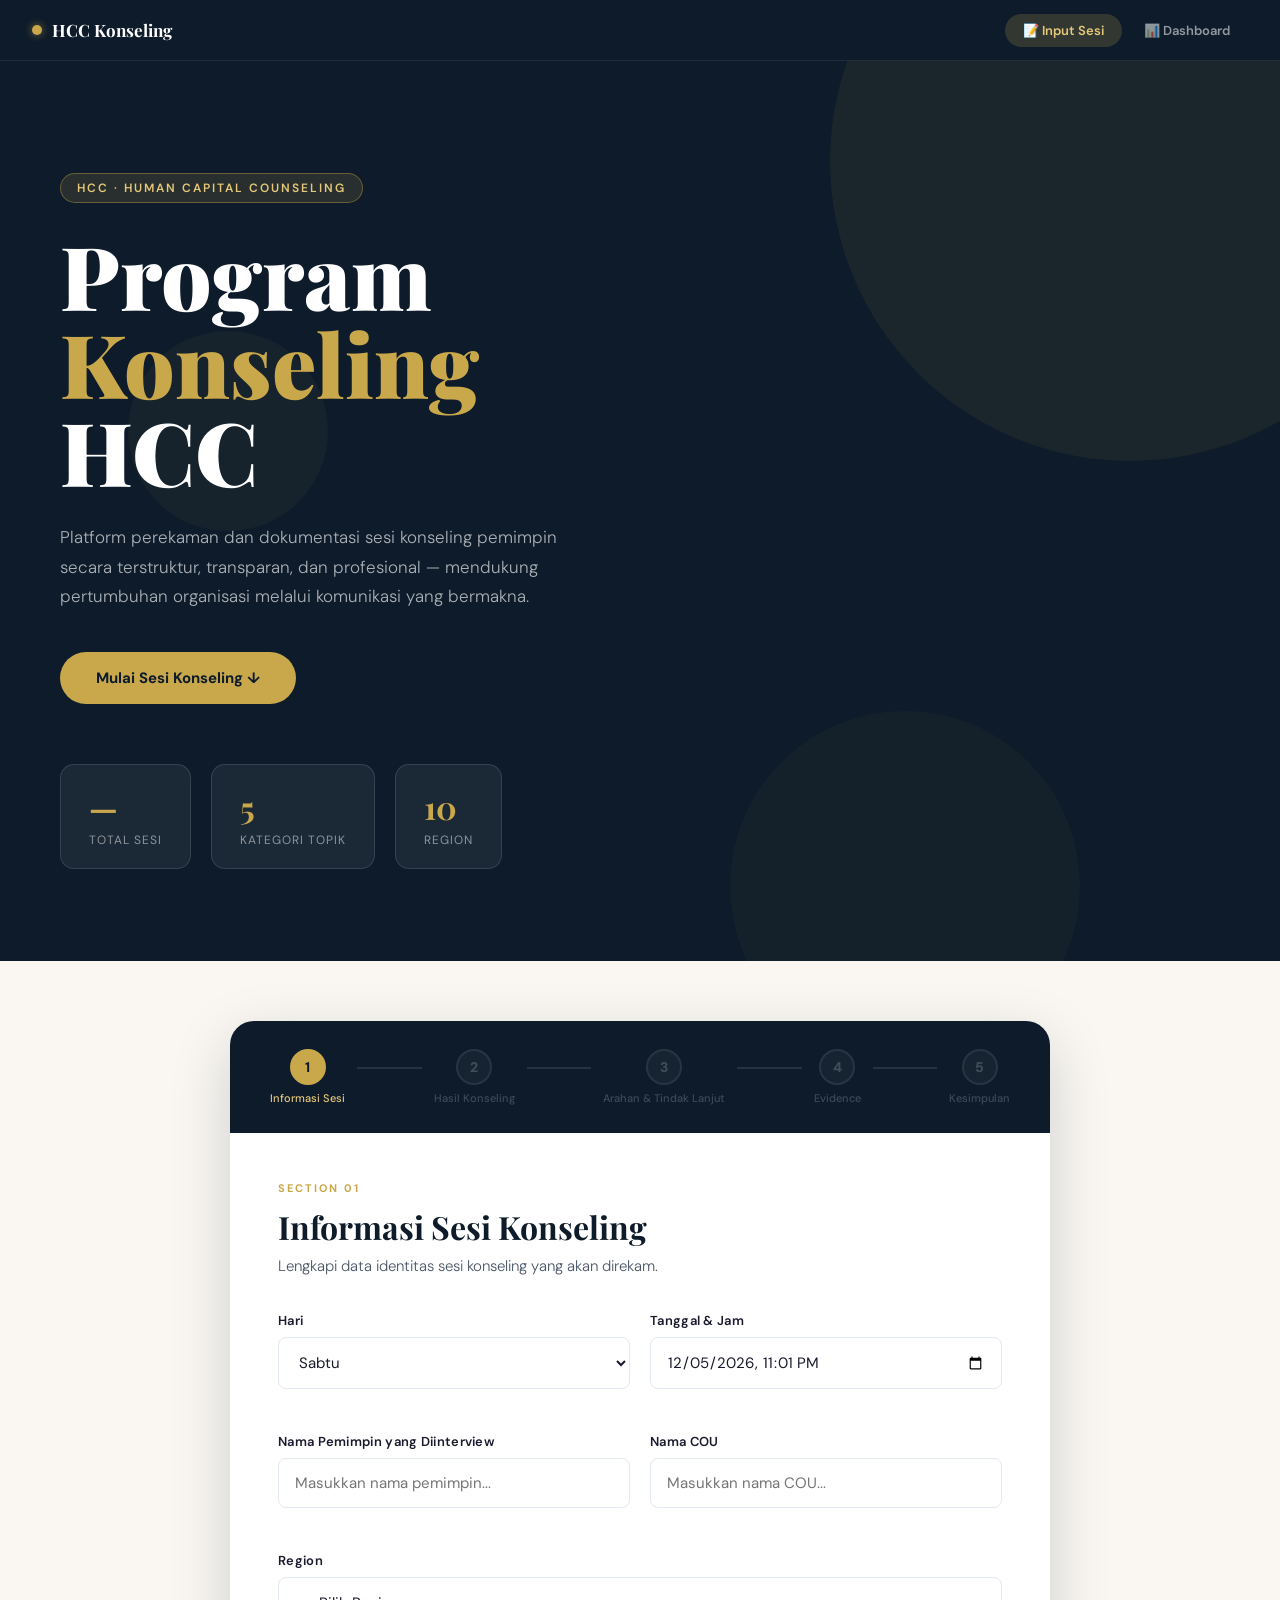
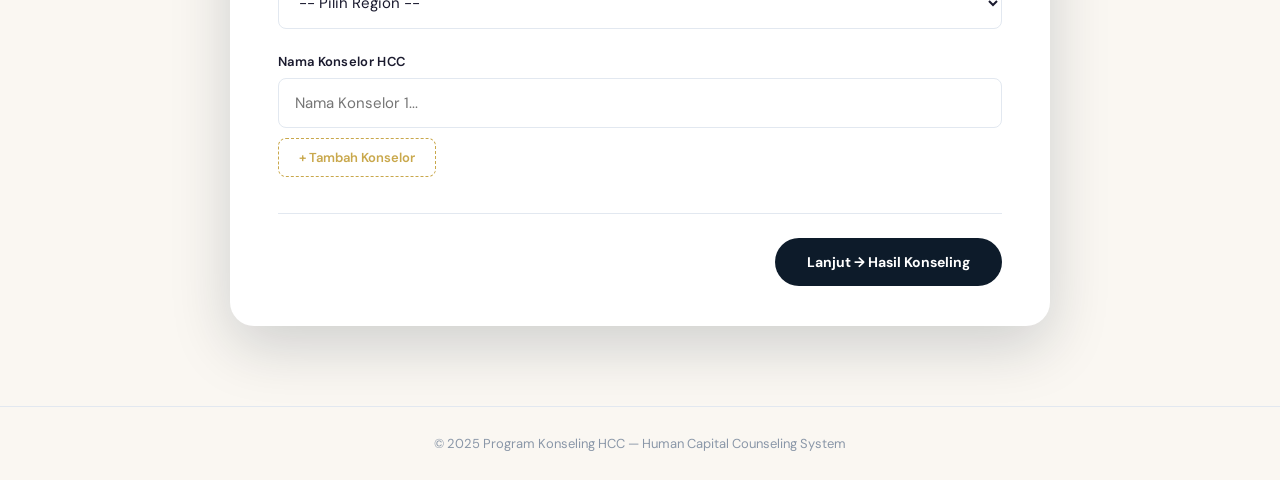
==== commit 58f068ff: "Add files via upload" ====
--- a/index.html
+++ b/index.html
@@ -58,7 +58,9 @@
         <div class="step-line"></div>
         <div class="step" data-step="3"><span class="step-num">3</span><span class="step-label">Arahan & Tindak Lanjut</span></div>
         <div class="step-line"></div>
-        <div class="step" data-step="4"><span class="step-num">4</span><span class="step-label">Kesimpulan</span></div>
+        <div class="step" data-step="4"><span class="step-num">4</span><span class="step-label">Evidence</span></div>
+        <div class="step-line"></div>
+        <div class="step" data-step="5"><span class="step-num">5</span><span class="step-label">Kesimpulan</span></div>
       </div>
 
       <!-- SECTION 2: FORM INPUT -->
@@ -181,14 +183,44 @@
 
         <div class="nav-row">
           <button class="btn-back" onclick="goToStep(2)">← Kembali</button>
-          <button class="btn-next" onclick="goToStep(4)">Lanjut → Kesimpulan</button>
+          <button class="btn-next" onclick="goToStep(4)">Lanjut → Evidence Foto</button>
+        </div>
+      </section>
+
+      <!-- SECTION 4b: EVIDENCE FOTO -->
+      <section class="form-section" id="section-evidence">
+        <div class="section-header">
+          <div class="section-tag">Section 04</div>
+          <h2>Evidence Foto</h2>
+          <p>Unggah foto dokumentasi sebagai bukti pelaksanaan sesi konseling. Foto akan disimpan di Google Drive.</p>
+        </div>
+
+        <div class="evidence-upload-area" id="evidence-drop-zone">
+          <div class="evidence-upload-inner">
+            <div class="evidence-upload-icon">📸</div>
+            <div class="evidence-upload-title">Klik atau Seret Foto ke Sini</div>
+            <div class="evidence-upload-hint">Format: JPG, PNG, JPEG &bull; Maks. 5 MB per foto &bull; Maks. 5 foto</div>
+            <label class="btn-upload-trigger" for="evidence-input">
+              + Pilih Foto
+            </label>
+            <input type="file" id="evidence-input" accept="image/jpeg,image/png,image/jpg" multiple style="display:none" onchange="handleEvidenceFiles(this.files)" />
+          </div>
+        </div>
+
+        <div class="evidence-preview-grid" id="evidence-preview-grid"></div>
+
+        <div class="evidence-status" id="evidence-status"></div>
+
+        <div class="nav-row">
+          <button class="btn-back" onclick="goToStep(3)">← Kembali</button>
+          <button class="btn-next" onclick="goToStep(5)">Lanjut → Kesimpulan</button>
         </div>
       </section>
 
       <!-- SECTION 5: KESIMPULAN -->
       <section class="form-section" id="section-5">
         <div class="section-header">
-          <div class="section-tag">Section 04</div>
+          <div class="section-tag">Section 05</div>
           <h2>Kesimpulan Konseling</h2>
           <p>Pilih penilaian akhir berdasarkan hasil sesi konseling ini.</p>
         </div>
@@ -227,7 +259,7 @@
         </div>
 
         <div class="nav-row">
-          <button class="btn-back" onclick="goToStep(3)">← Kembali</button>
+          <button class="btn-back" onclick="goToStep(4)">← Kembali</button>
           <button class="btn-submit" id="btn-submit" onclick="submitForm()">
             <span id="submit-text">✔ Simpan Data Konseling</span>
             <span id="submit-loading" style="display:none">⏳ Menyimpan...</span>
@@ -240,7 +272,7 @@
         <div class="success-container">
           <div class="success-icon">✅</div>
           <h2>Data Konseling Berhasil Disimpan!</h2>
-          <p>Rekaman sesi konseling telah tersimpan ke dalam Google Spreadsheet dengan sukses.</p>
+          <p>Rekaman sesi konseling dan foto evidence telah tersimpan dengan sukses.</p>
           <div class="summary-box" id="success-summary"></div>
           <button class="btn-hero" onclick="resetForm()">+ Sesi Konseling Baru</button>
         </div>
--- a/style.css
+++ b/style.css
@@ -611,3 +611,140 @@
   .progress-bar { padding: 20px 16px; gap: 0; overflow-x: auto; }
   .step-label { display: none; }
 }
+
+/* ─── EVIDENCE UPLOAD SECTION ─────────────────────────────── */
+
+.evidence-upload-area {
+  border: 2px dashed rgba(201, 168, 76, 0.4);
+  border-radius: 16px;
+  background: rgba(201, 168, 76, 0.04);
+  transition: border-color 0.2s, background 0.2s;
+  margin-bottom: 20px;
+  cursor: pointer;
+}
+
+.evidence-upload-area.drag-over {
+  border-color: #c9a84c;
+  background: rgba(201, 168, 76, 0.1);
+}
+
+.evidence-upload-inner {
+  display: flex;
+  flex-direction: column;
+  align-items: center;
+  gap: 10px;
+  padding: 40px 24px;
+  text-align: center;
+}
+
+.evidence-upload-icon {
+  font-size: 3rem;
+  line-height: 1;
+}
+
+.evidence-upload-title {
+  font-family: 'DM Sans', sans-serif;
+  font-size: 1.05rem;
+  font-weight: 600;
+  color: var(--text, #1a1a2e);
+}
+
+.evidence-upload-hint {
+  font-family: 'DM Sans', sans-serif;
+  font-size: 0.82rem;
+  color: #888;
+}
+
+.btn-upload-trigger {
+  display: inline-block;
+  padding: 10px 28px;
+  background: linear-gradient(135deg, #c9a84c, #a07830);
+  color: #fff;
+  border: none;
+  border-radius: 100px;
+  font-family: 'DM Sans', sans-serif;
+  font-size: 0.9rem;
+  font-weight: 600;
+  cursor: pointer;
+  transition: opacity 0.2s;
+}
+
+.btn-upload-trigger:hover {
+  opacity: 0.88;
+}
+
+/* Preview grid */
+.evidence-preview-grid {
+  display: grid;
+  grid-template-columns: repeat(auto-fill, minmax(140px, 1fr));
+  gap: 14px;
+  margin-bottom: 16px;
+}
+
+.evidence-thumb {
+  position: relative;
+  border-radius: 12px;
+  overflow: hidden;
+  border: 2px solid rgba(201, 168, 76, 0.25);
+  background: #f5f5f5;
+  aspect-ratio: 1 / 1;
+}
+
+.evidence-thumb img {
+  width: 100%;
+  height: 100%;
+  object-fit: cover;
+  display: block;
+}
+
+.evidence-thumb-name {
+  position: absolute;
+  bottom: 0;
+  left: 0; right: 0;
+  background: rgba(0,0,0,0.55);
+  color: #fff;
+  font-family: 'DM Sans', sans-serif;
+  font-size: 0.7rem;
+  padding: 4px 6px;
+  white-space: nowrap;
+  overflow: hidden;
+  text-overflow: ellipsis;
+}
+
+.evidence-thumb-remove {
+  position: absolute;
+  top: 6px; right: 6px;
+  width: 26px; height: 26px;
+  border-radius: 50%;
+  background: rgba(192, 57, 43, 0.9);
+  color: #fff;
+  border: none;
+  font-size: 0.75rem;
+  cursor: pointer;
+  display: flex;
+  align-items: center;
+  justify-content: center;
+  line-height: 1;
+  font-weight: 700;
+  transition: background 0.2s;
+}
+
+.evidence-thumb-remove:hover {
+  background: #c0392b;
+}
+
+.evidence-status {
+  margin-bottom: 8px;
+}
+
+.evidence-count-badge {
+  display: inline-block;
+  padding: 4px 14px;
+  background: rgba(201, 168, 76, 0.15);
+  color: #a07830;
+  border-radius: 100px;
+  font-family: 'DM Sans', sans-serif;
+  font-size: 0.82rem;
+  font-weight: 600;
+  border: 1px solid rgba(201, 168, 76, 0.35);
+}
